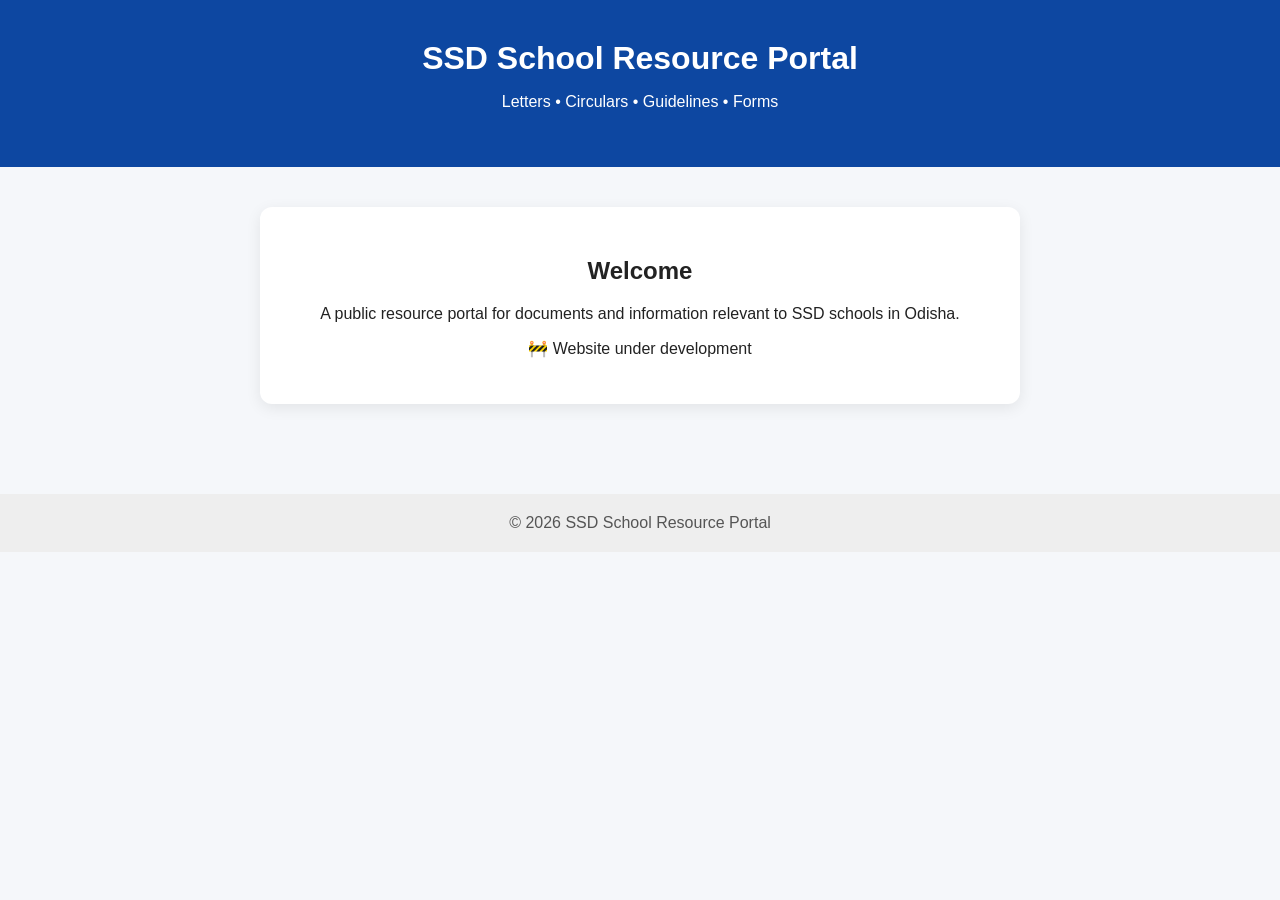
==== index.html @ 5b5e461f "Add initial HTML structure for resource portal" ====
<!DOCTYPE html>
<html lang="en">
<head>
    <meta charset="UTF-8">
    <meta name="viewport" content="width=device-width, initial-scale=1.0">

    <title>SSD School Resource Portal</title>

    <style>
        body {
            margin: 0;
            font-family: Arial, sans-serif;
            background: #f5f7fa;
            color: #222;
            text-align: center;
        }

        header {
            background: #0d47a1;
            color: white;
            padding: 40px 20px;
        }

        h1 {
            margin: 0 0 10px;
        }

        main {
            padding: 40px 20px;
        }

        .box {
            max-width: 700px;
            margin: auto;
            background: white;
            padding: 30px;
            border-radius: 12px;
            box-shadow: 0 4px 15px rgba(0,0,0,0.08);
        }

        footer {
            margin-top: 50px;
            padding: 20px;
            background: #eeeeee;
            color: #555;
        }
    </style>
</head>

<body>

<header>
    <h1>SSD School Resource Portal</h1>
    <p>Letters • Circulars • Guidelines • Forms</p>
</header>

<main>
    <div class="box">
        <h2>Welcome</h2>

        <p>
            A public resource portal for documents and information
            relevant to SSD schools in Odisha.
        </p>

        <p>
            🚧 Website under development
        </p>
    </div>
</main>

<footer>
    © 2026 SSD School Resource Portal
</footer>

</body>
</html>
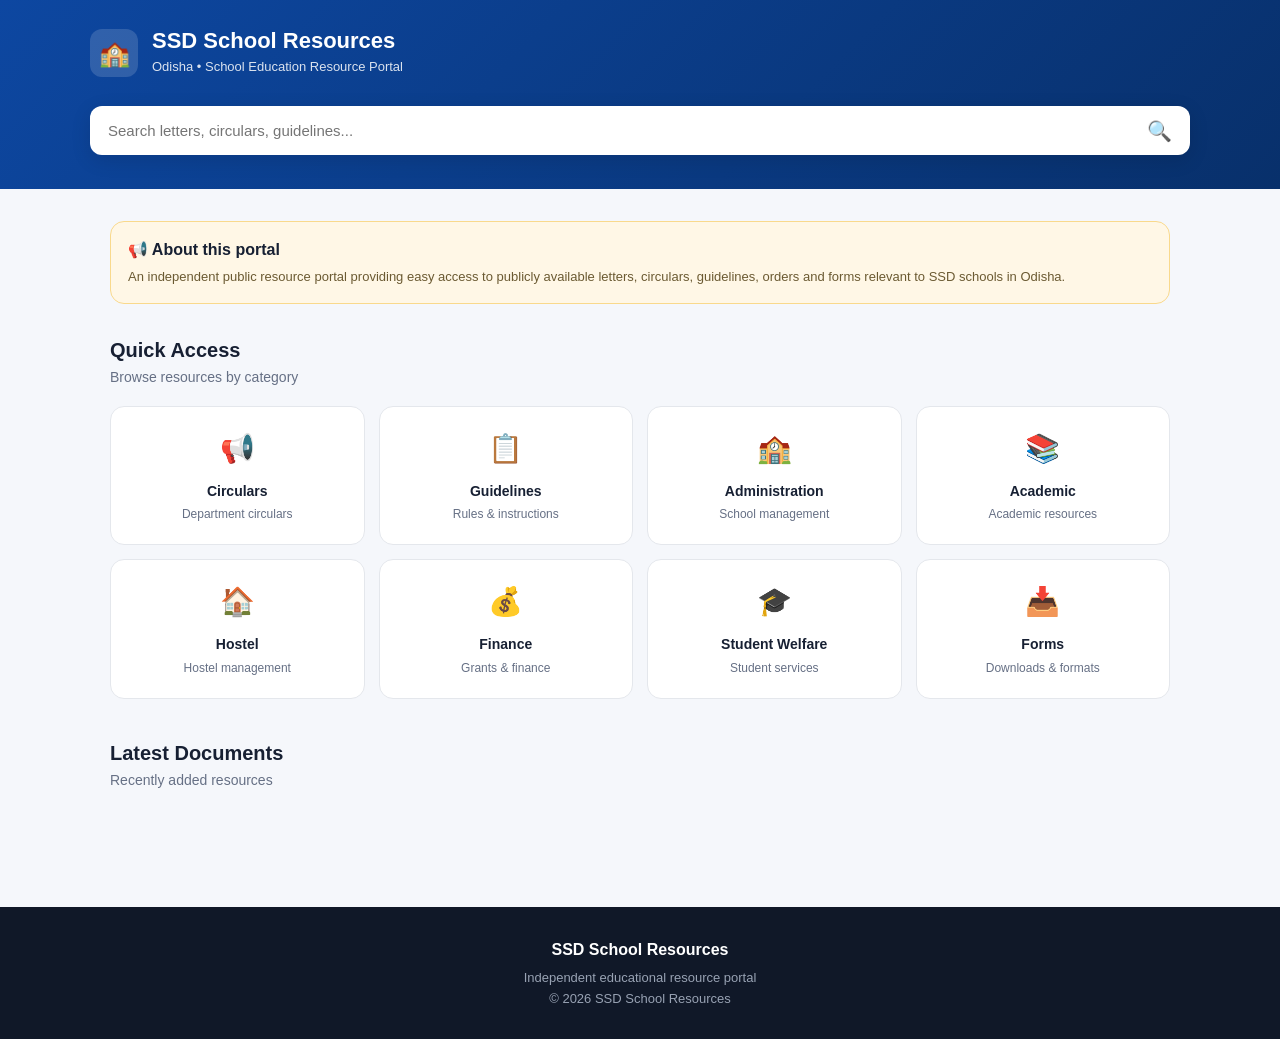
==== commit 73b7bcab: "Update index.html" ====
--- a/index.html
+++ b/index.html
@@ -1,77 +1,368 @@
 <!DOCTYPE html>
 <html lang="en">
 <head>
+
     <meta charset="UTF-8">
-    <meta name="viewport" content="width=device-width, initial-scale=1.0">
-
-    <title>SSD School Resource Portal</title>
-
-    <style>
-        body {
-            margin: 0;
-            font-family: Arial, sans-serif;
-            background: #f5f7fa;
-            color: #222;
-            text-align: center;
-        }
-
-        header {
-            background: #0d47a1;
-            color: white;
-            padding: 40px 20px;
-        }
-
-        h1 {
-            margin: 0 0 10px;
-        }
-
-        main {
-            padding: 40px 20px;
-        }
-
-        .box {
-            max-width: 700px;
-            margin: auto;
-            background: white;
-            padding: 30px;
-            border-radius: 12px;
-            box-shadow: 0 4px 15px rgba(0,0,0,0.08);
-        }
-
-        footer {
-            margin-top: 50px;
-            padding: 20px;
-            background: #eeeeee;
-            color: #555;
-        }
-    </style>
+
+    <meta name="viewport"
+          content="width=device-width, initial-scale=1.0">
+
+    <meta name="description"
+          content="SSD School Resources - Circulars, guidelines, orders, forms and educational resources relevant to SSD schools in Odisha.">
+
+    <meta name="theme-color"
+          content="#0d47a1">
+
+    <title>
+        SSD School Resources | Odisha
+    </title>
+
+    <!-- Main CSS -->
+    <link rel="stylesheet"
+          href="css/style.css">
+
 </head>
 
 <body>
 
-<header>
-    <h1>SSD School Resource Portal</h1>
-    <p>Letters • Circulars • Guidelines • Forms</p>
+
+<!-- =========================================
+     HEADER
+     ========================================= -->
+
+<header class="site-header">
+
+    <div class="header-container">
+
+        <div class="brand">
+
+            <div class="brand-icon">
+                🏫
+            </div>
+
+            <div class="brand-text">
+
+                <h1>
+                    SSD School Resources
+                </h1>
+
+                <p>
+                    Odisha • School Education Resource Portal
+                </p>
+
+            </div>
+
+        </div>
+
+
+        <!-- SEARCH -->
+
+        <div class="search-area">
+
+            <div class="search-box">
+
+                <input
+                    type="search"
+                    id="searchInput"
+                    placeholder="Search letters, circulars, guidelines..."
+                    autocomplete="off"
+                >
+
+                <span class="search-icon">
+                    🔍
+                </span>
+
+            </div>
+
+        </div>
+
+    </div>
+
 </header>
 
-<main>
-    <div class="box">
-        <h2>Welcome</h2>
+
+
+<!-- =========================================
+     MAIN CONTENT
+     ========================================= -->
+
+<main class="main-container">
+
+
+    <!-- NOTICE -->
+
+    <section class="notice">
+
+        <div class="notice-title">
+            📢 About this portal
+        </div>
 
         <p>
-            A public resource portal for documents and information
-            relevant to SSD schools in Odisha.
+            An independent public resource portal providing
+            easy access to publicly available letters,
+            circulars, guidelines, orders and forms relevant
+            to SSD schools in Odisha.
         </p>
 
-        <p>
-            🚧 Website under development
-        </p>
+    </section>
+
+
+
+    <!-- QUICK ACCESS -->
+
+    <section class="section">
+
+        <div class="section-header">
+
+            <div>
+
+                <h2 class="section-title">
+                    Quick Access
+                </h2>
+
+                <p class="section-subtitle">
+                    Browse resources by category
+                </p>
+
+            </div>
+
+        </div>
+
+
+        <div class="category-grid">
+
+
+            <a href="#documents"
+               class="category-card">
+
+                <div class="category-icon">
+                    📢
+                </div>
+
+                <div class="category-name">
+                    Circulars
+                </div>
+
+                <div class="category-count">
+                    Department circulars
+                </div>
+
+            </a>
+
+
+
+            <a href="#documents"
+               class="category-card">
+
+                <div class="category-icon">
+                    📋
+                </div>
+
+                <div class="category-name">
+                    Guidelines
+                </div>
+
+                <div class="category-count">
+                    Rules & instructions
+                </div>
+
+            </a>
+
+
+
+            <a href="#documents"
+               class="category-card">
+
+                <div class="category-icon">
+                    🏫
+                </div>
+
+                <div class="category-name">
+                    Administration
+                </div>
+
+                <div class="category-count">
+                    School management
+                </div>
+
+            </a>
+
+
+
+            <a href="#documents"
+               class="category-card">
+
+                <div class="category-icon">
+                    📚
+                </div>
+
+                <div class="category-name">
+                    Academic
+                </div>
+
+                <div class="category-count">
+                    Academic resources
+                </div>
+
+            </a>
+
+
+
+            <a href="#documents"
+               class="category-card">
+
+                <div class="category-icon">
+                    🏠
+                </div>
+
+                <div class="category-name">
+                    Hostel
+                </div>
+
+                <div class="category-count">
+                    Hostel management
+                </div>
+
+            </a>
+
+
+
+            <a href="#documents"
+               class="category-card">
+
+                <div class="category-icon">
+                    💰
+                </div>
+
+                <div class="category-name">
+                    Finance
+                </div>
+
+                <div class="category-count">
+                    Grants & finance
+                </div>
+
+            </a>
+
+
+
+            <a href="#documents"
+               class="category-card">
+
+                <div class="category-icon">
+                    🎓
+                </div>
+
+                <div class="category-name">
+                    Student Welfare
+                </div>
+
+                <div class="category-count">
+                    Student services
+                </div>
+
+            </a>
+
+
+
+            <a href="#documents"
+               class="category-card">
+
+                <div class="category-icon">
+                    📥
+                </div>
+
+                <div class="category-name">
+                    Forms
+                </div>
+
+                <div class="category-count">
+                    Downloads & formats
+                </div>
+
+            </a>
+
+        </div>
+
+    </section>
+
+
+
+    <!-- DOCUMENTS -->
+
+    <section class="section"
+             id="documents">
+
+        <div class="section-header">
+
+            <div>
+
+                <h2 class="section-title">
+                    Latest Documents
+                </h2>
+
+                <p class="section-subtitle"
+                   id="documentStatus">
+
+                    Recently added resources
+
+                </p>
+
+            </div>
+
+        </div>
+
+
+        <div class="documents-list"
+             id="documentsList">
+
+            <!-- Documents will be loaded here -->
+
+        </div>
+
+    </section>
+
+
+</main>
+
+
+
+<!-- =========================================
+     FOOTER
+     ========================================= -->
+
+<footer class="site-footer">
+
+    <div class="footer-container">
+
+        <div class="footer-title">
+            SSD School Resources
+        </div>
+
+        <div class="footer-text">
+
+            Independent educational resource portal
+
+            <br>
+
+            © 2026 SSD School Resources
+
+        </div>
+
     </div>
-</main>
-
-<footer>
-    © 2026 SSD School Resource Portal
+
 </footer>
+
+
+
+<!-- =========================================
+     JAVASCRIPT
+     ========================================= -->
+
+<script src="data/documents.js"></script>
+
+<script src="js/app.js"></script>
+
 
 </body>
 </html>
--- a/css/style.css
+++ b/css/style.css
@@ -0,0 +1,437 @@
+/* =========================================
+   SSD SCHOOL RESOURCE PORTAL
+   Main Stylesheet
+   ========================================= */
+
+:root {
+    --primary: #0d47a1;
+    --primary-dark: #08306b;
+    --secondary: #0f766e;
+    --accent: #f59e0b;
+
+    --background: #f5f7fb;
+    --surface: #ffffff;
+    --text: #172033;
+    --muted: #667085;
+    --border: #e4e7ec;
+
+    --success: #15803d;
+
+    --radius: 14px;
+    --shadow: 0 4px 18px rgba(0, 0, 0, 0.06);
+}
+
+/* ---------- Reset ---------- */
+
+* {
+    margin: 0;
+    padding: 0;
+    box-sizing: border-box;
+}
+
+html {
+    scroll-behavior: smooth;
+}
+
+body {
+    font-family:
+        Inter,
+        -apple-system,
+        BlinkMacSystemFont,
+        "Segoe UI",
+        Roboto,
+        Arial,
+        sans-serif;
+
+    background: var(--background);
+    color: var(--text);
+    line-height: 1.6;
+}
+
+/* ---------- Header ---------- */
+
+.site-header {
+    background: linear-gradient(
+        135deg,
+        var(--primary),
+        var(--primary-dark)
+    );
+
+    color: #ffffff;
+    padding: 28px 20px 34px;
+}
+
+.header-container {
+    max-width: 1100px;
+    margin: auto;
+}
+
+/* ---------- Logo / Brand ---------- */
+
+.brand {
+    display: flex;
+    align-items: center;
+    gap: 14px;
+}
+
+.brand-icon {
+    width: 48px;
+    height: 48px;
+
+    display: flex;
+    align-items: center;
+    justify-content: center;
+
+    background: rgba(255,255,255,0.15);
+    border-radius: 12px;
+
+    font-size: 25px;
+}
+
+.brand-text h1 {
+    font-size: 22px;
+    font-weight: 700;
+    line-height: 1.2;
+}
+
+.brand-text p {
+    margin-top: 3px;
+    font-size: 13px;
+    opacity: 0.85;
+}
+
+/* ---------- Search ---------- */
+
+.search-area {
+    margin-top: 28px;
+}
+
+.search-box {
+    position: relative;
+}
+
+.search-box input {
+    width: 100%;
+
+    padding: 16px 50px 16px 18px;
+
+    border: none;
+    border-radius: 12px;
+
+    font-size: 15px;
+
+    outline: none;
+
+    box-shadow: 0 5px 20px rgba(0,0,0,0.12);
+}
+
+.search-icon {
+    position: absolute;
+    right: 18px;
+    top: 50%;
+
+    transform: translateY(-50%);
+
+    font-size: 20px;
+    color: #667085;
+}
+
+/* ---------- Main ---------- */
+
+.main-container {
+    max-width: 1100px;
+    margin: auto;
+
+    padding: 32px 20px 60px;
+}
+
+/* ---------- Section ---------- */
+
+.section {
+    margin-bottom: 38px;
+}
+
+.section-header {
+    display: flex;
+    justify-content: space-between;
+    align-items: center;
+
+    margin-bottom: 18px;
+}
+
+.section-title {
+    font-size: 20px;
+    font-weight: 700;
+}
+
+.section-subtitle {
+    color: var(--muted);
+    font-size: 14px;
+}
+
+/* ---------- Category Grid ---------- */
+
+.category-grid {
+    display: grid;
+
+    grid-template-columns:
+        repeat(4, 1fr);
+
+    gap: 14px;
+}
+
+.category-card {
+    background: var(--surface);
+
+    border: 1px solid var(--border);
+
+    border-radius: var(--radius);
+
+    padding: 20px 15px;
+
+    text-align: center;
+
+    text-decoration: none;
+
+    color: var(--text);
+
+    transition:
+        transform 0.2s ease,
+        box-shadow 0.2s ease,
+        border-color 0.2s ease;
+}
+
+.category-card:hover {
+    transform: translateY(-3px);
+
+    box-shadow: var(--shadow);
+
+    border-color: #cbd5e1;
+}
+
+.category-icon {
+    font-size: 28px;
+    margin-bottom: 8px;
+}
+
+.category-name {
+    font-weight: 600;
+    font-size: 14px;
+}
+
+.category-count {
+    color: var(--muted);
+    font-size: 12px;
+    margin-top: 3px;
+}
+
+/* ---------- Document Cards ---------- */
+
+.documents-list {
+    display: grid;
+    gap: 12px;
+}
+
+.document-card {
+    background: var(--surface);
+
+    border: 1px solid var(--border);
+
+    border-radius: var(--radius);
+
+    padding: 18px;
+
+    box-shadow: 0 2px 8px rgba(0,0,0,0.02);
+}
+
+.document-top {
+    display: flex;
+    justify-content: space-between;
+    gap: 15px;
+}
+
+.document-title {
+    font-size: 16px;
+    font-weight: 650;
+
+    margin-bottom: 6px;
+}
+
+.document-meta {
+    color: var(--muted);
+    font-size: 13px;
+}
+
+.document-tags {
+    display: flex;
+    flex-wrap: wrap;
+    gap: 6px;
+
+    margin-top: 12px;
+}
+
+.tag {
+    background: #eef4ff;
+    color: var(--primary);
+
+    padding: 4px 9px;
+
+    border-radius: 20px;
+
+    font-size: 11px;
+    font-weight: 600;
+}
+
+.document-actions {
+    display: flex;
+    gap: 8px;
+
+    margin-top: 15px;
+}
+
+.btn {
+    display: inline-flex;
+
+    align-items: center;
+    justify-content: center;
+
+    padding: 9px 14px;
+
+    border-radius: 8px;
+
+    text-decoration: none;
+
+    font-size: 13px;
+    font-weight: 600;
+
+    cursor: pointer;
+}
+
+.btn-primary {
+    background: var(--primary);
+    color: #ffffff;
+}
+
+.btn-secondary {
+    background: #eef2f6;
+    color: #344054;
+}
+
+/* ---------- Notice ---------- */
+
+.notice {
+    background: #fff7e6;
+
+    border: 1px solid #f9d98c;
+
+    border-radius: var(--radius);
+
+    padding: 15px 17px;
+
+    margin-bottom: 30px;
+}
+
+.notice-title {
+    font-weight: 700;
+    margin-bottom: 4px;
+}
+
+.notice p {
+    font-size: 13px;
+    color: #6b5a32;
+}
+
+/* ---------- Footer ---------- */
+
+.site-footer {
+    background: #101828;
+    color: #ffffff;
+
+    padding: 30px 20px;
+
+    text-align: center;
+}
+
+.footer-container {
+    max-width: 1100px;
+    margin: auto;
+}
+
+.footer-title {
+    font-weight: 700;
+    margin-bottom: 5px;
+}
+
+.footer-text {
+    color: #98a2b3;
+    font-size: 13px;
+}
+
+/* ---------- Mobile ---------- */
+
+@media (max-width: 768px) {
+
+    .site-header {
+        padding: 22px 16px 28px;
+    }
+
+    .brand-text h1 {
+        font-size: 19px;
+    }
+
+    .brand-icon {
+        width: 42px;
+        height: 42px;
+        font-size: 22px;
+    }
+
+    .main-container {
+        padding: 25px 15px 50px;
+    }
+
+    .category-grid {
+        grid-template-columns:
+            repeat(2, 1fr);
+
+        gap: 10px;
+    }
+
+    .category-card {
+        padding: 16px 10px;
+    }
+
+    .document-top {
+        display: block;
+    }
+
+    .document-title {
+        font-size: 15px;
+    }
+
+    .document-actions {
+        width: 100%;
+    }
+
+    .btn {
+        flex: 1;
+    }
+}
+
+/* ---------- Small Phones ---------- */
+
+@media (max-width: 380px) {
+
+    .category-grid {
+        grid-template-columns:
+            repeat(2, 1fr);
+    }
+
+    .category-icon {
+        font-size: 24px;
+    }
+
+    .category-name {
+        font-size: 13px;
+    }
+}
+
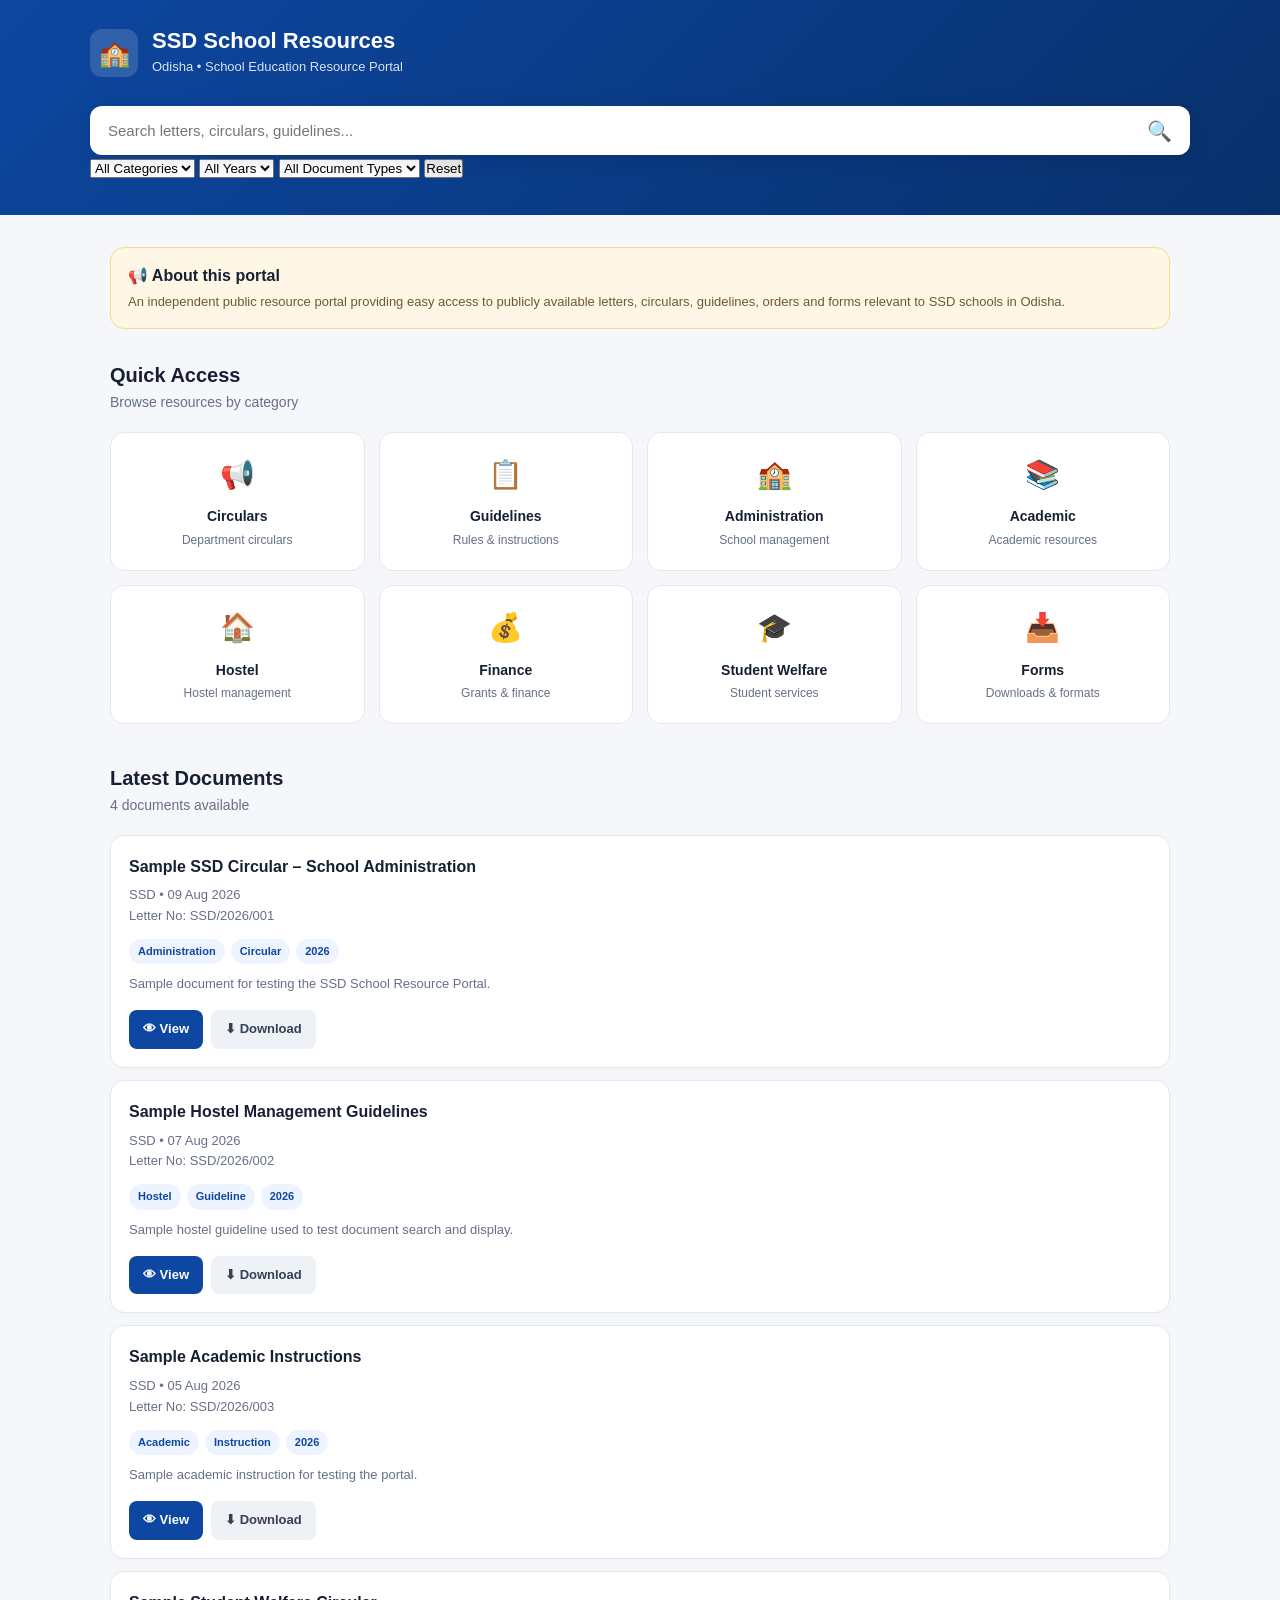
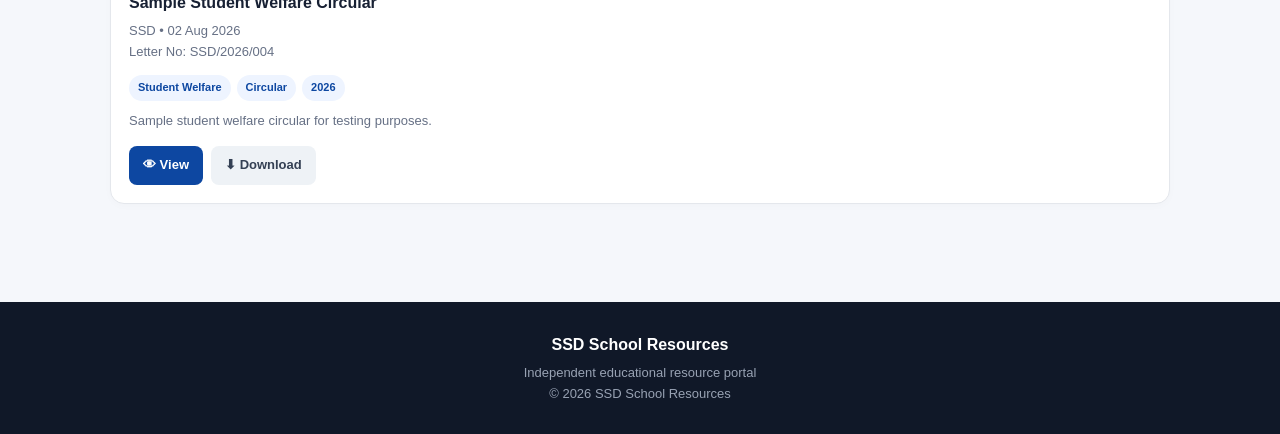
==== commit cd162a23: "Refactor search box and add filter options" ====
--- a/index.html
+++ b/index.html
@@ -59,22 +59,45 @@
 
         <div class="search-area">
 
-            <div class="search-box">
-
-                <input
-                    type="search"
-                    id="searchInput"
-                    placeholder="Search letters, circulars, guidelines..."
-                    autocomplete="off"
-                >
-
-                <span class="search-icon">
-                    🔍
-                </span>
-
-            </div>
-
-        </div>
+    <div class="search-box">
+
+        <input
+            type="search"
+            id="searchInput"
+            placeholder="Search letters, circulars, guidelines..."
+            autocomplete="off"
+        >
+
+        <span class="search-icon">
+            🔍
+        </span>
+
+    </div>
+
+    <div class="filter-row">
+
+        <select id="categoryFilter">
+            <option value="">All Categories</option>
+        </select>
+
+        <select id="yearFilter">
+            <option value="">All Years</option>
+        </select>
+
+        <select id="typeFilter">
+            <option value="">All Document Types</option>
+        </select>
+
+        <button
+            type="button"
+            id="clearFilters"
+            class="filter-clear">
+            Reset
+        </button>
+
+    </div>
+
+</div>
 
     </div>
 
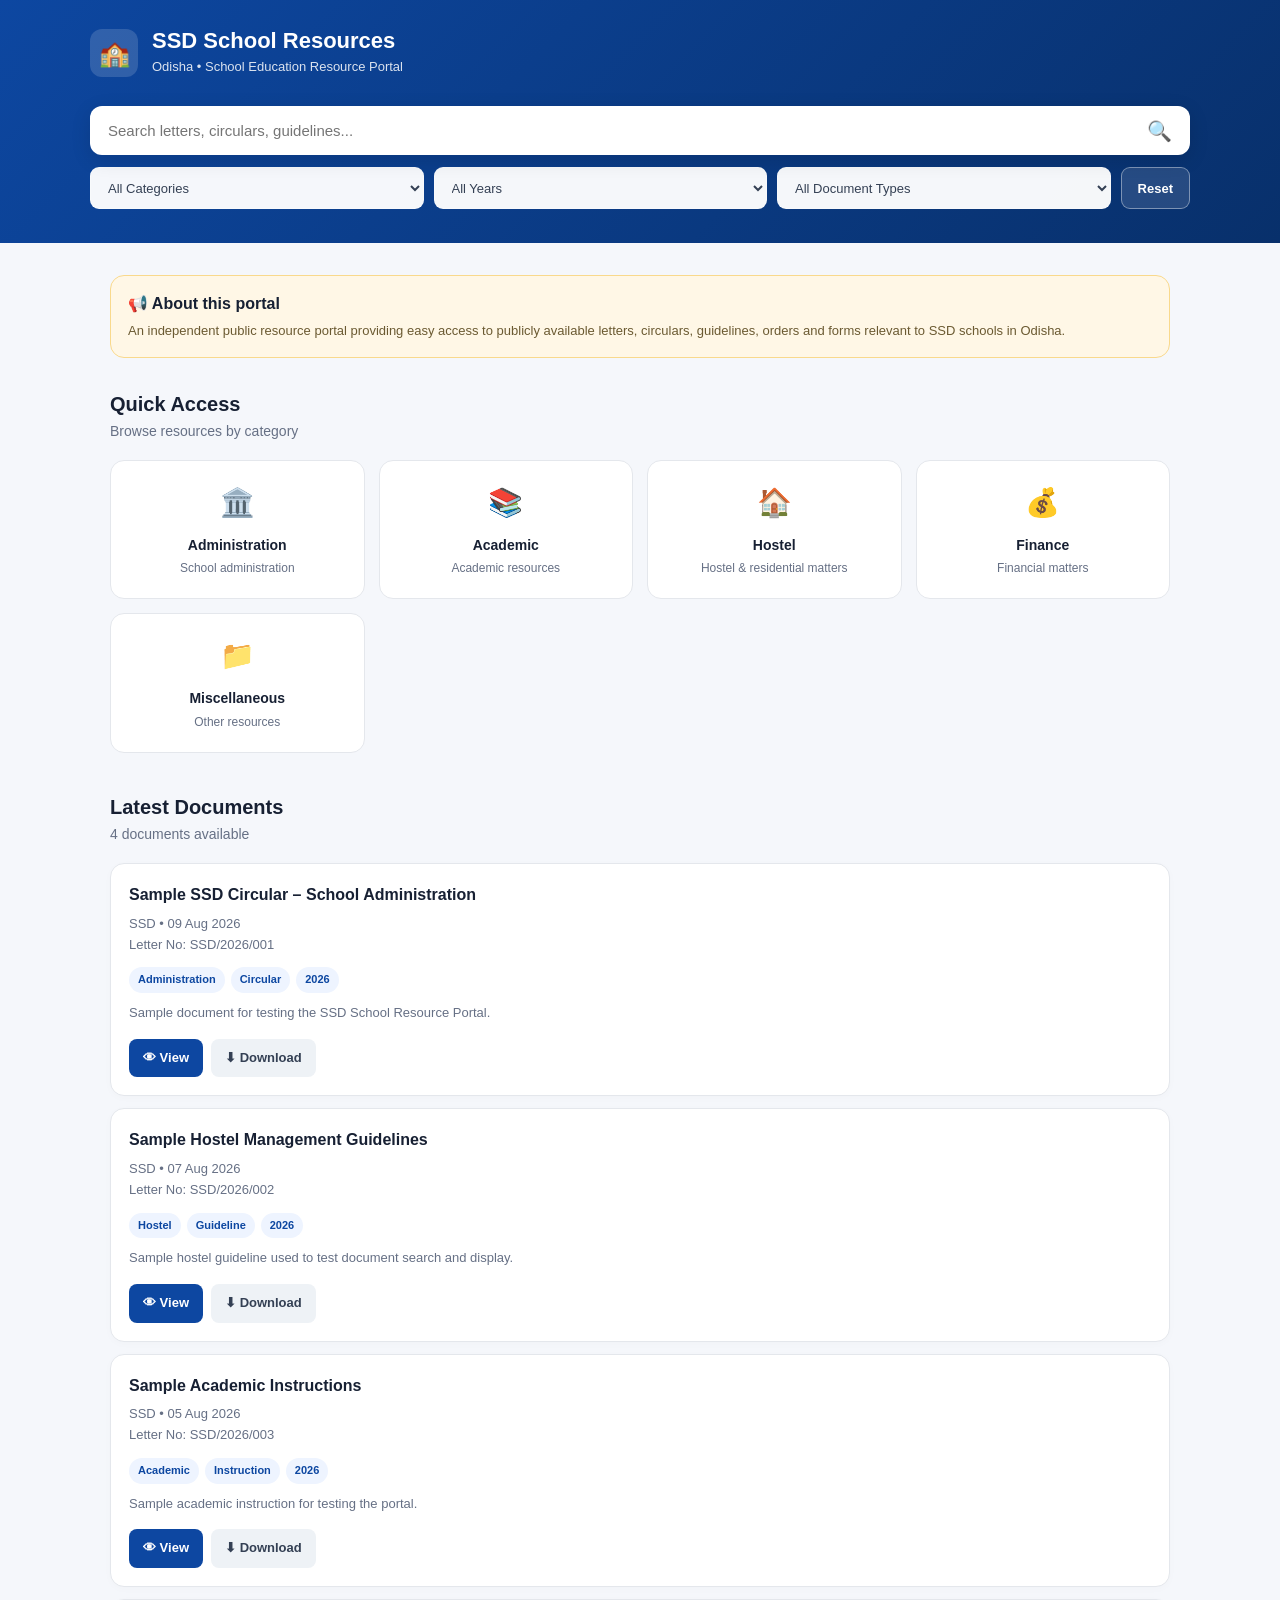
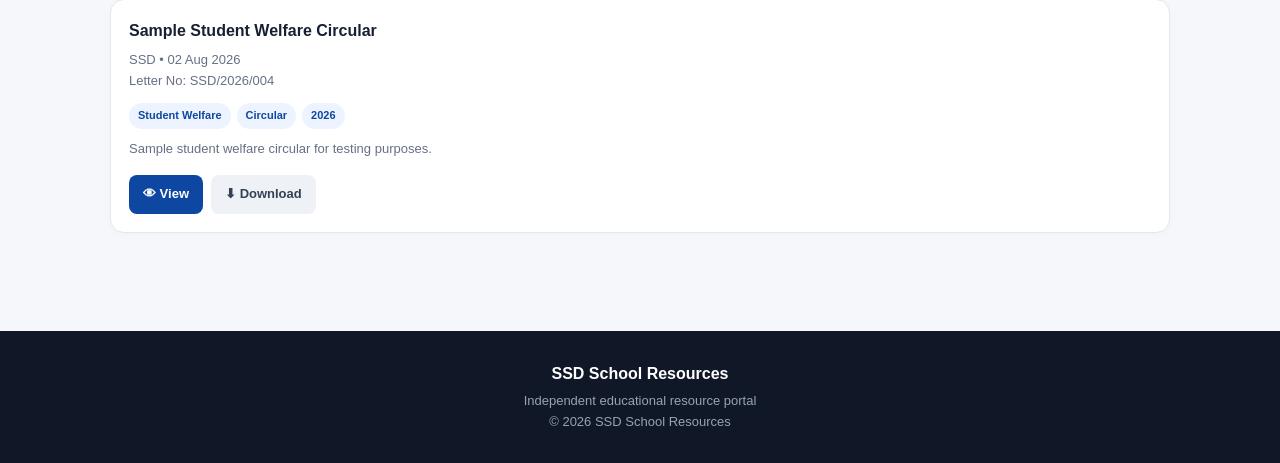
==== commit cc2a5753: "Update index.html" ====
--- a/index.html
+++ b/index.html
@@ -152,160 +152,98 @@
         </div>
 
 
-        <div class="category-grid">
-
-
-            <a href="#documents"
-               class="category-card">
-
-                <div class="category-icon">
-                    📢
-                </div>
-
-                <div class="category-name">
-                    Circulars
-                </div>
-
-                <div class="category-count">
-                    Department circulars
-                </div>
-
-            </a>
-
-
-
-            <a href="#documents"
-               class="category-card">
-
-                <div class="category-icon">
-                    📋
-                </div>
-
-                <div class="category-name">
-                    Guidelines
-                </div>
-
-                <div class="category-count">
-                    Rules & instructions
-                </div>
-
-            </a>
-
-
-
-            <a href="#documents"
-               class="category-card">
-
-                <div class="category-icon">
-                    🏫
-                </div>
-
-                <div class="category-name">
-                    Administration
-                </div>
-
-                <div class="category-count">
-                    School management
-                </div>
-
-            </a>
-
-
-
-            <a href="#documents"
-               class="category-card">
-
-                <div class="category-icon">
-                    📚
-                </div>
-
-                <div class="category-name">
-                    Academic
-                </div>
-
-                <div class="category-count">
-                    Academic resources
-                </div>
-
-            </a>
-
-
-
-            <a href="#documents"
-               class="category-card">
-
-                <div class="category-icon">
-                    🏠
-                </div>
-
-                <div class="category-name">
-                    Hostel
-                </div>
-
-                <div class="category-count">
-                    Hostel management
-                </div>
-
-            </a>
-
-
-
-            <a href="#documents"
-               class="category-card">
-
-                <div class="category-icon">
-                    💰
-                </div>
-
-                <div class="category-name">
-                    Finance
-                </div>
-
-                <div class="category-count">
-                    Grants & finance
-                </div>
-
-            </a>
-
-
-
-            <a href="#documents"
-               class="category-card">
-
-                <div class="category-icon">
-                    🎓
-                </div>
-
-                <div class="category-name">
-                    Student Welfare
-                </div>
-
-                <div class="category-count">
-                    Student services
-                </div>
-
-            </a>
-
-
-
-            <a href="#documents"
-               class="category-card">
-
-                <div class="category-icon">
-                    📥
-                </div>
-
-                <div class="category-name">
-                    Forms
-                </div>
-
-                <div class="category-count">
-                    Downloads & formats
-                </div>
-
-            </a>
-
-        </div>
+       <div class="category-grid">
+
+    <a href="#documents"
+       class="category-card">
+
+        <div class="category-icon">
+            🏛️
+        </div>
+
+        <div class="category-name">
+            Administration
+        </div>
+
+        <div class="category-count">
+            School administration
+        </div>
+
+    </a>
+
+
+    <a href="#documents"
+       class="category-card">
+
+        <div class="category-icon">
+            📚
+        </div>
+
+        <div class="category-name">
+            Academic
+        </div>
+
+        <div class="category-count">
+            Academic resources
+        </div>
+
+    </a>
+
+
+    <a href="#documents"
+       class="category-card">
+
+        <div class="category-icon">
+            🏠
+        </div>
+
+        <div class="category-name">
+            Hostel
+        </div>
+
+        <div class="category-count">
+            Hostel & residential matters
+        </div>
+
+    </a>
+
+
+    <a href="#documents"
+       class="category-card">
+
+        <div class="category-icon">
+            💰
+        </div>
+
+        <div class="category-name">
+            Finance
+        </div>
+
+        <div class="category-count">
+            Financial matters
+        </div>
+
+    </a>
+
+
+    <a href="#documents"
+       class="category-card">
+
+        <div class="category-icon">
+            📁
+        </div>
+
+        <div class="category-name">
+            Miscellaneous
+        </div>
+
+        <div class="category-count">
+            Other resources
+        </div>
+
+    </a>
+
+</div>
 
     </section>
 
--- a/css/style.css
+++ b/css/style.css
@@ -136,6 +136,63 @@
     color: #667085;
 }
 
+/* ---------- Filters ---------- */
+
+/* ---------- Search Filters ---------- */
+
+.filter-row {
+    display: grid;
+    grid-template-columns: 1fr 1fr 1fr auto;
+    gap: 10px;
+    margin-top: 12px;
+    width: 100%;
+}
+
+.filter-row select {
+    width: 100%;
+    min-height: 42px;
+    padding: 0 36px 0 13px;
+
+    border: 1px solid rgba(255,255,255,0.25);
+    border-radius: 9px;
+
+    background: rgba(255,255,255,0.96);
+    color: #344054;
+
+    font-family: inherit;
+    font-size: 13px;
+
+    cursor: pointer;
+    outline: none;
+}
+
+.filter-row select:focus {
+    border-color: #ffffff;
+    box-shadow: 0 0 0 2px rgba(255,255,255,0.25);
+}
+
+.filter-clear {
+    min-height: 42px;
+
+    padding: 0 16px;
+
+    border: 1px solid rgba(255,255,255,0.4);
+    border-radius: 9px;
+
+    background: rgba(255,255,255,0.12);
+    color: #ffffff;
+
+    font-family: inherit;
+    font-size: 13px;
+    font-weight: 600;
+
+    cursor: pointer;
+}
+
+.filter-clear:hover {
+    background: rgba(255,255,255,0.22);
+}
+
 /* ---------- Main ---------- */
 
 .main-container {
@@ -415,6 +472,19 @@
     .btn {
         flex: 1;
     }
+       .filter-row {
+        grid-template-columns: 1fr 1fr;
+    }
+
+      .filter-row {
+        grid-template-columns: 1fr 1fr;
+        gap: 8px;
+    }
+
+    .filter-row select,
+    .filter-clear {
+        width: 100%;
+    }
 }
 
 /* ---------- Small Phones ---------- */
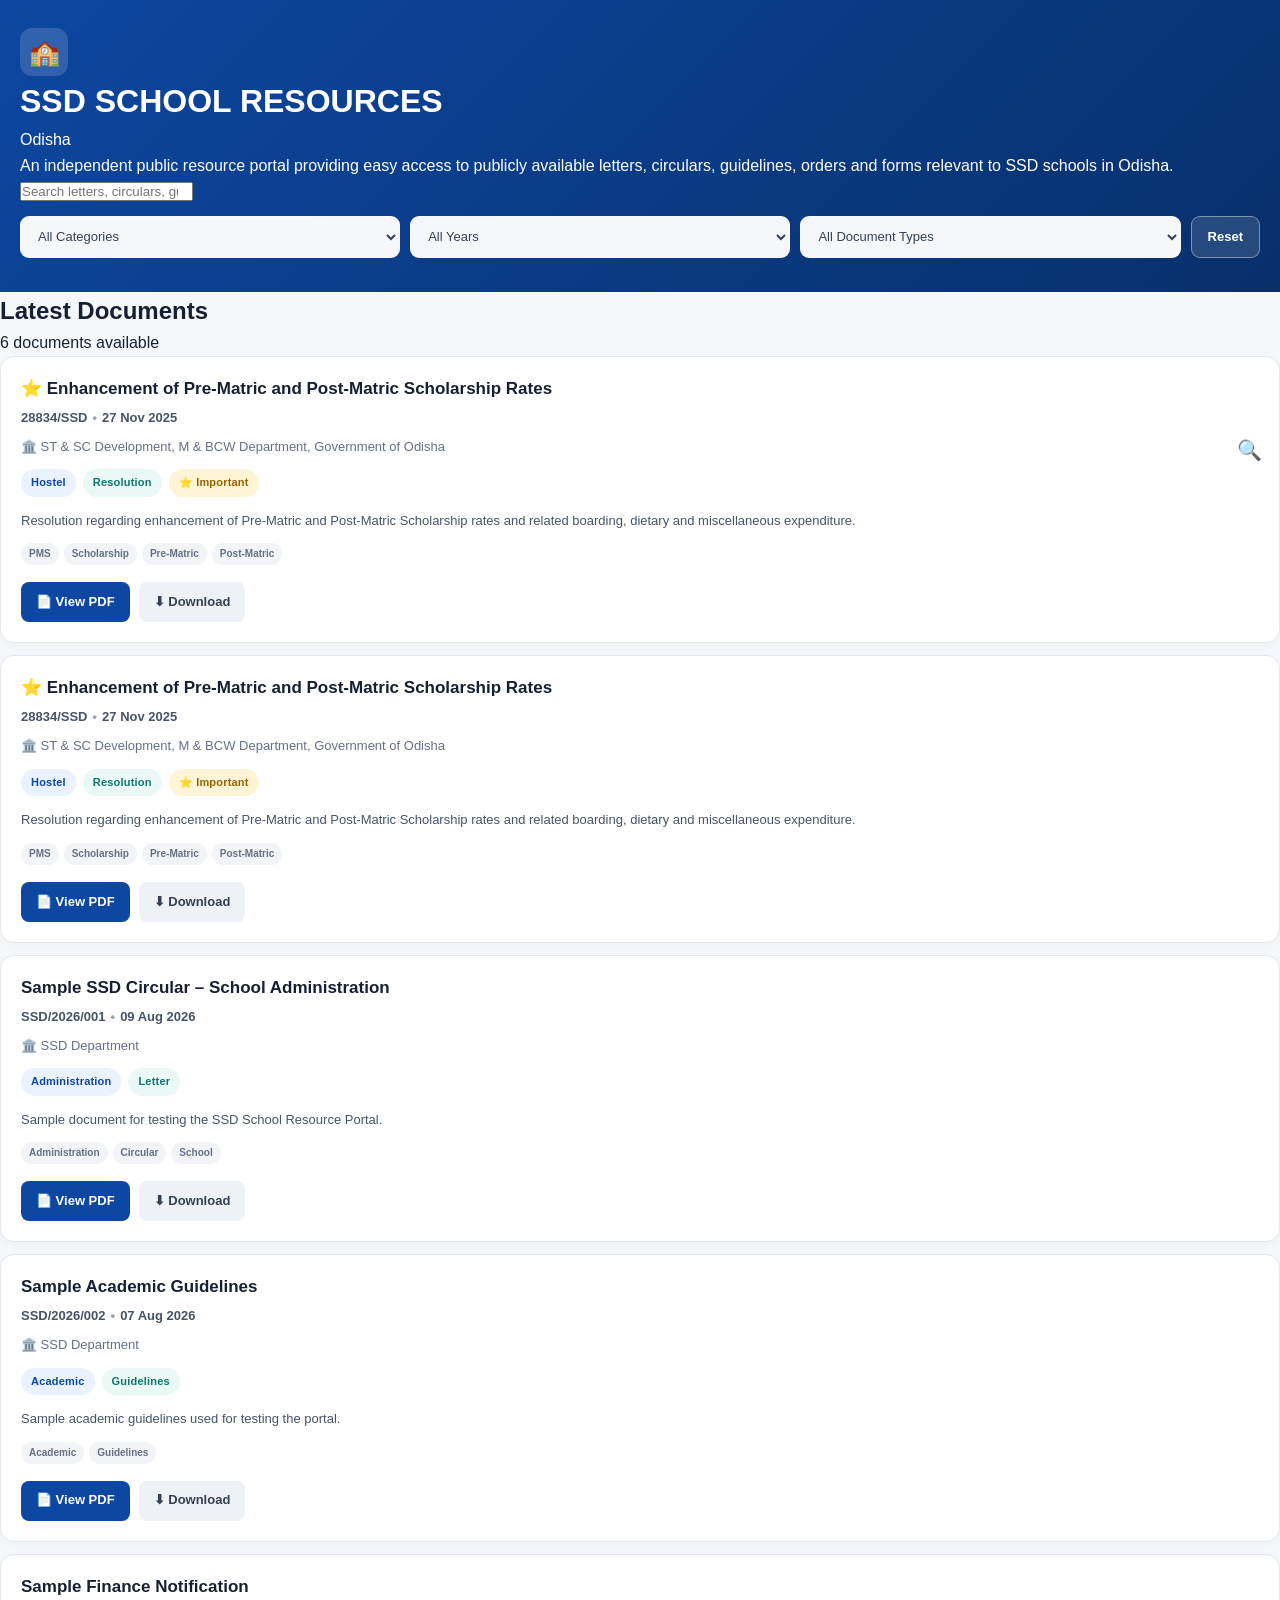
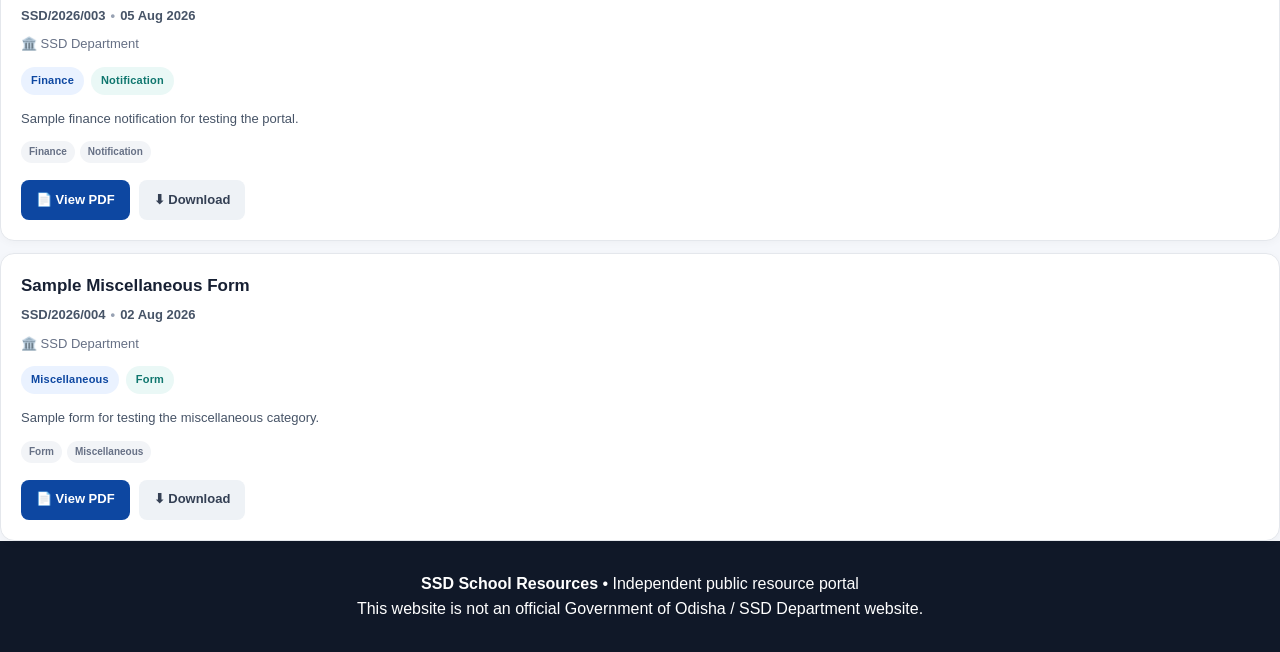
==== commit 7d8aab7a: "Revise meta description and header/footer content Updated the meta description for better clarity an" ====
--- a/index.html
+++ b/index.html
@@ -1,5 +1,6 @@
 <!DOCTYPE html>
 <html lang="en">
+
 <head>
 
     <meta charset="UTF-8">
@@ -7,21 +8,20 @@
     <meta name="viewport"
           content="width=device-width, initial-scale=1.0">
 
-    <meta name="description"
-          content="SSD School Resources - Circulars, guidelines, orders, forms and educational resources relevant to SSD schools in Odisha.">
-
-    <meta name="theme-color"
-          content="#0d47a1">
-
-    <title>
-        SSD School Resources | Odisha
-    </title>
-
-    <!-- Main CSS -->
-    <link rel="stylesheet"
-          href="css/style.css">
+    <meta
+        name="description"
+        content="An independent public resource portal providing easy access to publicly available letters, circulars, guidelines, orders and forms relevant to SSD schools in Odisha."
+    >
+
+    <title>SSD School Resources | Odisha</title>
+
+    <link
+        rel="stylesheet"
+        href="css/style.css"
+    >
 
 </head>
+
 
 <body>
 
@@ -32,260 +32,142 @@
 
 <header class="site-header">
 
-    <div class="header-container">
-
-        <div class="brand">
+    <div class="header-inner">
+
+        <div class="brand-row">
 
             <div class="brand-icon">
                 🏫
             </div>
 
-            <div class="brand-text">
+            <div>
 
                 <h1>
-                    SSD School Resources
+                    SSD SCHOOL RESOURCES
                 </h1>
 
-                <p>
-                    Odisha • School Education Resource Portal
-                </p>
+                <div class="brand-location">
+                    Odisha
+                </div>
 
             </div>
 
         </div>
 
 
+        <p class="portal-description">
+
+            An independent public resource portal providing easy
+            access to publicly available letters, circulars,
+            guidelines, orders and forms relevant to SSD schools
+            in Odisha.
+
+        </p>
+
+
         <!-- SEARCH -->
 
-        <div class="search-area">
-
-    <div class="search-box">
-
-        <input
-            type="search"
-            id="searchInput"
-            placeholder="Search letters, circulars, guidelines..."
-            autocomplete="off"
-        >
-
-        <span class="search-icon">
-            🔍
-        </span>
+        <div class="search-wrapper">
+
+            <input
+                type="search"
+                id="searchInput"
+                placeholder="Search letters, circulars, guidelines, orders and forms..."
+                autocomplete="off"
+            >
+
+            <span class="search-icon">
+                🔍
+            </span>
+
+        </div>
+
+
+        <!-- FILTERS -->
+
+        <div class="filter-row">
+
+            <select id="categoryFilter">
+
+                <option value="">
+                    All Categories
+                </option>
+
+            </select>
+
+
+            <select id="yearFilter">
+
+                <option value="">
+                    All Years
+                </option>
+
+            </select>
+
+
+            <select id="typeFilter">
+
+                <option value="">
+                    All Document Types
+                </option>
+
+            </select>
+
+
+            <button
+                type="button"
+                id="clearFilters"
+                class="filter-clear"
+            >
+                Reset
+            </button>
+
+        </div>
 
     </div>
 
-    <div class="filter-row">
-
-        <select id="categoryFilter">
-            <option value="">All Categories</option>
-        </select>
-
-        <select id="yearFilter">
-            <option value="">All Years</option>
-        </select>
-
-        <select id="typeFilter">
-            <option value="">All Document Types</option>
-        </select>
-
-        <button
-            type="button"
-            id="clearFilters"
-            class="filter-clear">
-            Reset
-        </button>
-
-    </div>
-
-</div>
-
-    </div>
-
 </header>
-
 
 
 <!-- =========================================
      MAIN CONTENT
      ========================================= -->
 
-<main class="main-container">
-
-
-    <!-- NOTICE -->
-
-    <section class="notice">
-
-        <div class="notice-title">
-            📢 About this portal
-        </div>
-
-        <p>
-            An independent public resource portal providing
-            easy access to publicly available letters,
-            circulars, guidelines, orders and forms relevant
-            to SSD schools in Odisha.
-        </p>
+<main class="main-content">
+
+
+    <!-- DOCUMENT HEADER -->
+
+    <div class="documents-heading">
+
+        <div>
+
+            <h2>
+                Latest Documents
+            </h2>
+
+            <p id="documentStatus">
+                Loading documents...
+            </p>
+
+        </div>
+
+    </div>
+
+
+    <!-- DOCUMENT LIST -->
+
+    <section
+        id="documentsList"
+        class="documents-list"
+    >
+
+        <!-- Documents inserted by JavaScript -->
 
     </section>
 
 
-
-    <!-- QUICK ACCESS -->
-
-    <section class="section">
-
-        <div class="section-header">
-
-            <div>
-
-                <h2 class="section-title">
-                    Quick Access
-                </h2>
-
-                <p class="section-subtitle">
-                    Browse resources by category
-                </p>
-
-            </div>
-
-        </div>
-
-
-       <div class="category-grid">
-
-    <a href="#documents"
-       class="category-card">
-
-        <div class="category-icon">
-            🏛️
-        </div>
-
-        <div class="category-name">
-            Administration
-        </div>
-
-        <div class="category-count">
-            School administration
-        </div>
-
-    </a>
-
-
-    <a href="#documents"
-       class="category-card">
-
-        <div class="category-icon">
-            📚
-        </div>
-
-        <div class="category-name">
-            Academic
-        </div>
-
-        <div class="category-count">
-            Academic resources
-        </div>
-
-    </a>
-
-
-    <a href="#documents"
-       class="category-card">
-
-        <div class="category-icon">
-            🏠
-        </div>
-
-        <div class="category-name">
-            Hostel
-        </div>
-
-        <div class="category-count">
-            Hostel & residential matters
-        </div>
-
-    </a>
-
-
-    <a href="#documents"
-       class="category-card">
-
-        <div class="category-icon">
-            💰
-        </div>
-
-        <div class="category-name">
-            Finance
-        </div>
-
-        <div class="category-count">
-            Financial matters
-        </div>
-
-    </a>
-
-
-    <a href="#documents"
-       class="category-card">
-
-        <div class="category-icon">
-            📁
-        </div>
-
-        <div class="category-name">
-            Miscellaneous
-        </div>
-
-        <div class="category-count">
-            Other resources
-        </div>
-
-    </a>
-
-</div>
-
-    </section>
-
-
-
-    <!-- DOCUMENTS -->
-
-    <section class="section"
-             id="documents">
-
-        <div class="section-header">
-
-            <div>
-
-                <h2 class="section-title">
-                    Latest Documents
-                </h2>
-
-                <p class="section-subtitle"
-                   id="documentStatus">
-
-                    Recently added resources
-
-                </p>
-
-            </div>
-
-        </div>
-
-
-        <div class="documents-list"
-             id="documentsList">
-
-            <!-- Documents will be loaded here -->
-
-        </div>
-
-    </section>
-
-
 </main>
-
 
 
 <!-- =========================================
@@ -294,19 +176,23 @@
 
 <footer class="site-footer">
 
-    <div class="footer-container">
-
-        <div class="footer-title">
-            SSD School Resources
-        </div>
-
-        <div class="footer-text">
-
-            Independent educational resource portal
-
-            <br>
-
-            © 2026 SSD School Resources
+    <div class="footer-inner">
+
+        <div>
+            <strong>
+                SSD School Resources
+            </strong>
+
+            <span>
+                • Independent public resource portal
+            </span>
+        </div>
+
+
+        <div class="footer-note">
+
+            This website is not an official Government of
+            Odisha / SSD Department website.
 
         </div>
 
@@ -315,15 +201,11 @@
 </footer>
 
 
-
-<!-- =========================================
-     JAVASCRIPT
-     ========================================= -->
-
 <script src="data/documents.js"></script>
 
 <script src="js/app.js"></script>
 
 
 </body>
+
 </html>
--- a/css/style.css
+++ b/css/style.css
@@ -505,3 +505,301 @@
     }
 }
 
+/* =========================================
+   POLISHED DOCUMENT CARD
+   ========================================= */
+
+.document-card {
+    background: #ffffff;
+
+    border: 1px solid #e4e7ec;
+
+    border-radius: 14px;
+
+    padding: 20px;
+
+    box-shadow:
+        0 2px 8px rgba(0, 0, 0, 0.03);
+
+    transition:
+        transform 0.2s ease,
+        box-shadow 0.2s ease,
+        border-color 0.2s ease;
+}
+
+
+.document-card:hover {
+    transform: translateY(-2px);
+
+    border-color: #cbd5e1;
+
+    box-shadow:
+        0 6px 20px rgba(0, 0, 0, 0.07);
+}
+
+
+/* ---------- Title ---------- */
+
+.document-card-title {
+    font-size: 17px;
+
+    font-weight: 700;
+
+    line-height: 1.4;
+
+    color: #172033;
+
+    margin-bottom: 7px;
+}
+
+
+/* ---------- Reference ---------- */
+
+.document-reference {
+    display: flex;
+
+    align-items: center;
+
+    flex-wrap: wrap;
+
+    gap: 5px;
+
+    font-size: 13px;
+
+    font-weight: 600;
+
+    color: #475467;
+}
+
+
+.meta-dot {
+    color: #98a2b3;
+}
+
+
+/* ---------- Authority ---------- */
+
+.document-authority {
+    margin-top: 8px;
+
+    font-size: 13px;
+
+    color: #667085;
+
+    line-height: 1.5;
+}
+
+
+/* ---------- Badges ---------- */
+
+.document-badges {
+    display: flex;
+
+    flex-wrap: wrap;
+
+    gap: 7px;
+
+    margin-top: 13px;
+}
+
+
+.document-badge {
+    display: inline-flex;
+
+    align-items: center;
+
+    padding: 5px 10px;
+
+    border-radius: 20px;
+
+    font-size: 11px;
+
+    font-weight: 700;
+
+    letter-spacing: 0.2px;
+}
+
+
+.category-badge {
+    background: #eaf2ff;
+
+    color: #0d47a1;
+}
+
+
+.type-badge {
+    background: #eaf8f6;
+
+    color: #0f766e;
+}
+
+
+.important-badge {
+    background: #fff4d6;
+
+    color: #946200;
+}
+
+
+/* ---------- Summary ---------- */
+
+.document-summary {
+    margin-top: 14px;
+
+    color: #475467;
+
+    font-size: 13px;
+
+    line-height: 1.6;
+}
+
+
+/* ---------- Effective Date ---------- */
+
+.effective-date {
+    margin-top: 12px;
+
+    padding: 9px 11px;
+
+    background: #f8fafc;
+
+    border-left: 3px solid #0d47a1;
+
+    border-radius: 4px;
+
+    color: #475467;
+
+    font-size: 12px;
+}
+
+
+/* ---------- Keywords ---------- */
+
+.document-keywords {
+    display: flex;
+
+    flex-wrap: wrap;
+
+    gap: 5px;
+
+    margin-top: 12px;
+}
+
+
+.document-keyword {
+    background: #f2f4f7;
+
+    color: #667085;
+
+    padding: 3px 8px;
+
+    border-radius: 12px;
+
+    font-size: 10px;
+
+    font-weight: 600;
+}
+
+
+/* ---------- Buttons ---------- */
+
+.document-actions {
+    display: flex;
+
+    gap: 9px;
+
+    margin-top: 17px;
+}
+
+
+.document-btn {
+    display: inline-flex;
+
+    align-items: center;
+
+    justify-content: center;
+
+    min-height: 40px;
+
+    padding: 9px 15px;
+
+    border-radius: 8px;
+
+    text-decoration: none;
+
+    font-size: 13px;
+
+    font-weight: 700;
+
+    transition:
+        background 0.2s ease,
+        transform 0.15s ease;
+}
+
+
+.document-btn:hover {
+    transform: translateY(-1px);
+}
+
+
+.document-btn-primary {
+    background: #0d47a1;
+
+    color: #ffffff;
+}
+
+
+.document-btn-primary:hover {
+    background: #08306b;
+}
+
+
+.document-btn-secondary {
+    background: #eef2f6;
+
+    color: #344054;
+}
+
+
+.document-btn-secondary:hover {
+    background: #e4e7ec;
+}
+
+
+/* ---------- Mobile ---------- */
+
+@media (max-width: 768px) {
+
+    .document-card {
+        padding: 17px;
+    }
+
+
+    .document-card-title {
+        font-size: 16px;
+    }
+
+
+    .document-actions {
+        display: grid;
+
+        grid-template-columns: 1fr 1fr;
+
+        gap: 8px;
+    }
+
+
+    .document-btn {
+        width: 100%;
+    }
+
+}
+
+
+@media (max-width: 380px) {
+
+    .document-actions {
+        grid-template-columns: 1fr;
+    }
+
+}
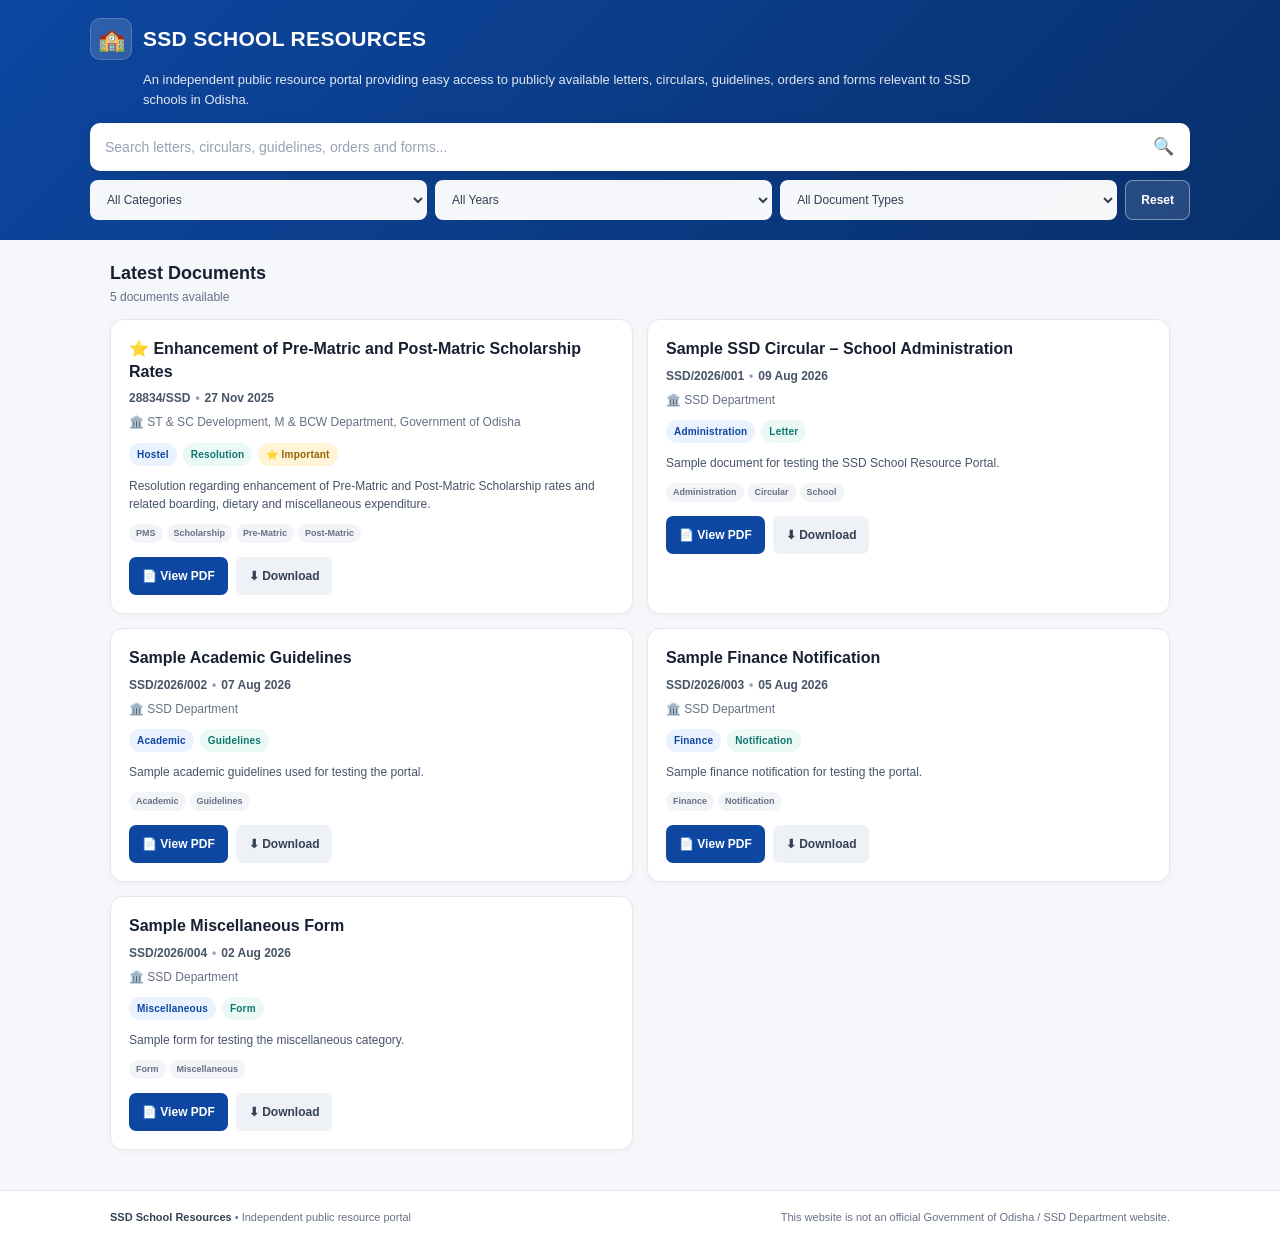
==== commit 856776f2: "Update index.html" ====
--- a/index.html
+++ b/index.html
@@ -46,9 +46,7 @@
                     SSD SCHOOL RESOURCES
                 </h1>
 
-                <div class="brand-location">
-                    Odisha
-                </div>
+                
 
             </div>
 
--- a/css/style.css
+++ b/css/style.css
@@ -1,41 +1,30 @@
 /* =========================================
-   SSD SCHOOL RESOURCE PORTAL
+   SSD SCHOOL RESOURCES
    Main Stylesheet
    ========================================= */
 
-:root {
-    --primary: #0d47a1;
-    --primary-dark: #08306b;
-    --secondary: #0f766e;
-    --accent: #f59e0b;
-
-    --background: #f5f7fb;
-    --surface: #ffffff;
-    --text: #172033;
-    --muted: #667085;
-    --border: #e4e7ec;
-
-    --success: #15803d;
-
-    --radius: 14px;
-    --shadow: 0 4px 18px rgba(0, 0, 0, 0.06);
-}
-
-/* ---------- Reset ---------- */
+
+/* =========================================
+   RESET
+   ========================================= */
 
 * {
-    margin: 0;
-    padding: 0;
     box-sizing: border-box;
+}
+html {
+    -webkit-text-size-adjust: 100%;
+    text-size-adjust: 100%;
 }
 
 html {
     scroll-behavior: smooth;
 }
 
+
 body {
+    margin: 0;
+
     font-family:
-        Inter,
         -apple-system,
         BlinkMacSystemFont,
         "Segoe UI",
@@ -43,763 +32,893 @@
         Arial,
         sans-serif;
 
-    background: var(--background);
-    color: var(--text);
-    line-height: 1.6;
-}
-
-/* ---------- Header ---------- */
+    background: #f5f7fb;
+
+    color: #172033;
+
+    line-height: 1.5;
+}
+
+
+a {
+    color: inherit;
+}
+
+
+/* =========================================
+   HEADER
+   ========================================= */
 
 .site-header {
-    background: linear-gradient(
-        135deg,
-        var(--primary),
-        var(--primary-dark)
-    );
+
+    background:
+        linear-gradient(
+            135deg,
+            #0d47a1 0%,
+            #08306b 100%
+        );
 
     color: #ffffff;
-    padding: 28px 20px 34px;
-}
-
-.header-container {
+
+    padding:
+        18px 20px
+        20px;
+
+}
+
+
+.header-inner {
+
     max-width: 1100px;
-    margin: auto;
-}
-
-/* ---------- Logo / Brand ---------- */
-
-.brand {
+
+    margin: 0 auto;
+
+}
+
+
+/* =========================================
+   BRAND
+   ========================================= */
+
+.brand-row {
+
     display: flex;
+
     align-items: center;
+
+    gap: 11px;
+
+}
+
+
+.brand-icon {
+
+    width: 42px;
+
+    height: 42px;
+
+    display: flex;
+
+    align-items: center;
+
+    justify-content: center;
+
+    background:
+        rgba(255,255,255,0.14);
+
+    border:
+        1px solid
+        rgba(255,255,255,0.18);
+
+    border-radius: 10px;
+
+    font-size: 22px;
+
+}
+
+
+.brand-row h1 {
+
+    margin: 0;
+
+    font-size: 21px;
+
+    line-height: 1.15;
+
+    letter-spacing: 0.3px;
+
+}
+
+
+.brand-location {
+
+    margin-top: 2px;
+
+    font-size: 11px;
+
+    color:
+        rgba(255,255,255,0.75);
+
+    letter-spacing: 0.4px;
+
+}
+
+
+/* =========================================
+   PORTAL DESCRIPTION
+   ========================================= */
+
+.portal-description {
+
+    max-width: 850px;
+
+    margin:
+        10px 0
+        14px
+        53px;
+
+    font-size: 13px;
+
+    line-height: 1.5;
+
+    color:
+        rgba(255,255,255,0.88);
+
+}
+
+
+/* =========================================
+   SEARCH
+   ========================================= */
+
+.search-wrapper {
+
+    position: relative;
+
+    width: 100%;
+
+}
+
+
+.search-wrapper input {
+
+    width: 100%;
+
+    height: 48px;
+
+    padding:
+        0 48px
+        0 15px;
+
+    border: none;
+
+    border-radius: 10px;
+
+    outline: none;
+
+    background: #ffffff;
+
+    color: #172033;
+
+    font-family: inherit;
+
+    font-size: 14px;
+
+    box-shadow:
+        0 3px 12px
+        rgba(0,0,0,0.12);
+
+}
+
+
+.search-wrapper input::placeholder {
+
+    color: #98a2b3;
+
+}
+
+
+.search-wrapper input:focus {
+
+    box-shadow:
+        0 0 0 3px
+        rgba(255,255,255,0.25),
+        0 3px 12px
+        rgba(0,0,0,0.12);
+
+}
+
+
+.search-icon {
+
+    position: absolute;
+
+    right: 16px;
+
+    top: 50%;
+
+    transform:
+        translateY(-50%);
+
+    color: #667085;
+
+    font-size: 17px;
+
+    pointer-events: none;
+
+}
+
+
+/* =========================================
+   FILTERS
+   ========================================= */
+
+.filter-row {
+
+    display: grid;
+
+    grid-template-columns:
+        1fr
+        1fr
+        1fr
+        auto;
+
+    gap: 8px;
+
+    margin-top: 9px;
+
+}
+
+
+.filter-row select {
+
+    width: 100%;
+
+    height: 40px;
+
+    padding:
+        0 12px;
+
+    border:
+        1px solid
+        rgba(255,255,255,0.25);
+
+    border-radius: 8px;
+
+    background:
+        rgba(255,255,255,0.96);
+
+    color: #344054;
+
+    font-family: inherit;
+
+    font-size: 12px;
+
+    outline: none;
+
+    cursor: pointer;
+
+}
+
+
+.filter-row select:focus {
+
+    border-color: #ffffff;
+
+}
+
+
+.filter-clear {
+
+    height: 40px;
+
+    padding:
+        0 15px;
+
+    border:
+        1px solid
+        rgba(255,255,255,0.4);
+
+    border-radius: 8px;
+
+    background:
+        rgba(255,255,255,0.12);
+
+    color: #ffffff;
+
+    font-family: inherit;
+
+    font-size: 12px;
+
+    font-weight: 600;
+
+    cursor: pointer;
+
+}
+
+
+.filter-clear:hover {
+
+    background:
+        rgba(255,255,255,0.2);
+
+}
+
+
+/* =========================================
+   MAIN
+   ========================================= */
+
+.main-content {
+
+    max-width: 1100px;
+
+    margin: 0 auto;
+
+    padding:
+        22px 20px
+        40px;
+
+}
+
+
+/* =========================================
+   DOCUMENT HEADING
+   ========================================= */
+
+.documents-heading {
+
+    display: flex;
+
+    align-items: center;
+
+    justify-content: space-between;
+
+    margin-bottom: 13px;
+
+}
+
+
+.documents-heading h2 {
+
+    margin: 0;
+
+    font-size: 18px;
+
+    line-height: 1.3;
+
+    color: #172033;
+
+}
+
+
+.documents-heading p {
+
+    margin:
+        3px 0
+        0;
+
+    font-size: 12px;
+
+    color: #667085;
+
+}
+
+
+/* =========================================
+   DOCUMENT GRID
+   ========================================= */
+
+.documents-list {
+
+    display: grid;
+
+    grid-template-columns:
+        repeat(2, minmax(0, 1fr));
+
     gap: 14px;
-}
-
-.brand-icon {
-    width: 48px;
-    height: 48px;
+
+}
+
+
+/* =========================================
+   DOCUMENT CARD
+   ========================================= */
+
+.document-card {
+
+    background: #ffffff;
+
+    border:
+        1px solid
+        #e4e7ec;
+
+    border-radius: 13px;
+
+    padding: 18px;
+
+    box-shadow:
+        0 2px 7px
+        rgba(0,0,0,0.03);
+
+    transition:
+        transform 0.18s ease,
+        box-shadow 0.18s ease,
+        border-color 0.18s ease;
+
+}
+
+
+.document-card:hover {
+
+    transform:
+        translateY(-2px);
+
+    border-color:
+        #cbd5e1;
+
+    box-shadow:
+        0 6px 18px
+        rgba(0,0,0,0.07);
+
+}
+
+
+/* =========================================
+   DOCUMENT TITLE
+   ========================================= */
+
+.document-card-title {
+
+    font-size: 16px;
+
+    font-weight: 700;
+
+    line-height: 1.4;
+
+    color: #172033;
+
+    margin-bottom: 6px;
+
+}
+
+
+/* =========================================
+   REFERENCE
+   ========================================= */
+
+.document-reference {
 
     display: flex;
+
     align-items: center;
+
+    flex-wrap: wrap;
+
+    gap: 5px;
+
+    font-size: 12px;
+
+    font-weight: 600;
+
+    color: #475467;
+
+}
+
+
+.meta-dot {
+
+    color: #98a2b3;
+
+}
+
+
+/* =========================================
+   AUTHORITY
+   ========================================= */
+
+.document-authority {
+
+    margin-top: 7px;
+
+    font-size: 12px;
+
+    line-height: 1.45;
+
+    color: #667085;
+
+}
+
+
+/* =========================================
+   BADGES
+   ========================================= */
+
+.document-badges {
+
+    display: flex;
+
+    flex-wrap: wrap;
+
+    gap: 6px;
+
+    margin-top: 11px;
+
+}
+
+
+.document-badge {
+
+    display: inline-flex;
+
+    align-items: center;
+
+    padding:
+        4px 8px;
+
+    border-radius: 20px;
+
+    font-size: 10px;
+
+    font-weight: 700;
+
+    letter-spacing: 0.2px;
+
+}
+
+
+.category-badge {
+
+    background: #eaf2ff;
+
+    color: #0d47a1;
+
+}
+
+
+.type-badge {
+
+    background: #eaf8f6;
+
+    color: #0f766e;
+
+}
+
+
+.important-badge {
+
+    background: #fff4d6;
+
+    color: #946200;
+
+}
+
+
+/* =========================================
+   SUMMARY
+   ========================================= */
+
+.document-summary {
+
+    margin-top: 11px;
+
+    color: #475467;
+
+    font-size: 12px;
+
+    line-height: 1.55;
+
+}
+
+
+/* =========================================
+   KEYWORDS
+   ========================================= */
+
+.document-keywords {
+
+    display: flex;
+
+    flex-wrap: wrap;
+
+    gap: 4px;
+
+    margin-top: 10px;
+
+}
+
+
+.document-keyword {
+
+    background: #f2f4f7;
+
+    color: #667085;
+
+    padding:
+        3px 7px;
+
+    border-radius: 10px;
+
+    font-size: 9px;
+
+    font-weight: 600;
+
+}
+
+
+/* =========================================
+   ACTION BUTTONS
+   ========================================= */
+
+.document-actions {
+
+    display: flex;
+
+    gap: 8px;
+
+    margin-top: 14px;
+
+}
+
+
+.document-btn {
+
+    display: inline-flex;
+
+    align-items: center;
+
     justify-content: center;
 
-    background: rgba(255,255,255,0.15);
-    border-radius: 12px;
-
-    font-size: 25px;
-}
-
-.brand-text h1 {
-    font-size: 22px;
+    min-height: 38px;
+
+    padding:
+        8px 13px;
+
+    border-radius: 7px;
+
+    text-decoration: none;
+
+    font-size: 12px;
+
     font-weight: 700;
-    line-height: 1.2;
-}
-
-.brand-text p {
-    margin-top: 3px;
-    font-size: 13px;
-    opacity: 0.85;
-}
-
-/* ---------- Search ---------- */
-
-.search-area {
-    margin-top: 28px;
-}
-
-.search-box {
-    position: relative;
-}
-
-.search-box input {
-    width: 100%;
-
-    padding: 16px 50px 16px 18px;
-
-    border: none;
-    border-radius: 12px;
-
-    font-size: 15px;
-
-    outline: none;
-
-    box-shadow: 0 5px 20px rgba(0,0,0,0.12);
-}
-
-.search-icon {
-    position: absolute;
-    right: 18px;
-    top: 50%;
-
-    transform: translateY(-50%);
-
-    font-size: 20px;
+
+    transition:
+        background 0.18s ease,
+        transform 0.15s ease;
+
+}
+
+
+.document-btn:hover {
+
+    transform:
+        translateY(-1px);
+
+}
+
+
+.document-btn-primary {
+
+    background: #0d47a1;
+
+    color: #ffffff;
+
+}
+
+
+.document-btn-primary:hover {
+
+    background: #08306b;
+
+}
+
+
+.document-btn-secondary {
+
+    background: #eef2f6;
+
+    color: #344054;
+
+}
+
+
+.document-btn-secondary:hover {
+
+    background: #e4e7ec;
+
+}
+
+
+/* =========================================
+   FOOTER
+   ========================================= */
+
+.site-footer {
+
+    border-top:
+        1px solid
+        #e4e7ec;
+
+    background: #ffffff;
+
     color: #667085;
-}
-
-/* ---------- Filters ---------- */
-
-/* ---------- Search Filters ---------- */
-
-.filter-row {
-    display: grid;
-    grid-template-columns: 1fr 1fr 1fr auto;
-    gap: 10px;
-    margin-top: 12px;
-    width: 100%;
-}
-
-.filter-row select {
-    width: 100%;
-    min-height: 42px;
-    padding: 0 36px 0 13px;
-
-    border: 1px solid rgba(255,255,255,0.25);
-    border-radius: 9px;
-
-    background: rgba(255,255,255,0.96);
+
+}
+
+
+.footer-inner {
+
+    max-width: 1100px;
+
+    margin: 0 auto;
+
+    padding:
+        18px 20px;
+
+    display: flex;
+
+    align-items: center;
+
+    justify-content: space-between;
+
+    gap: 20px;
+
+    font-size: 11px;
+
+}
+
+
+.footer-inner strong {
+
     color: #344054;
 
-    font-family: inherit;
-    font-size: 13px;
-
-    cursor: pointer;
-    outline: none;
-}
-
-.filter-row select:focus {
-    border-color: #ffffff;
-    box-shadow: 0 0 0 2px rgba(255,255,255,0.25);
-}
-
-.filter-clear {
-    min-height: 42px;
-
-    padding: 0 16px;
-
-    border: 1px solid rgba(255,255,255,0.4);
-    border-radius: 9px;
-
-    background: rgba(255,255,255,0.12);
-    color: #ffffff;
-
-    font-family: inherit;
-    font-size: 13px;
-    font-weight: 600;
-
-    cursor: pointer;
-}
-
-.filter-clear:hover {
-    background: rgba(255,255,255,0.22);
-}
-
-/* ---------- Main ---------- */
-
-.main-container {
-    max-width: 1100px;
-    margin: auto;
-
-    padding: 32px 20px 60px;
-}
-
-/* ---------- Section ---------- */
-
-.section {
-    margin-bottom: 38px;
-}
-
-.section-header {
-    display: flex;
-    justify-content: space-between;
-    align-items: center;
-
-    margin-bottom: 18px;
-}
-
-.section-title {
-    font-size: 20px;
-    font-weight: 700;
-}
-
-.section-subtitle {
-    color: var(--muted);
-    font-size: 14px;
-}
-
-/* ---------- Category Grid ---------- */
-
-.category-grid {
-    display: grid;
-
-    grid-template-columns:
-        repeat(4, 1fr);
-
-    gap: 14px;
-}
-
-.category-card {
-    background: var(--surface);
-
-    border: 1px solid var(--border);
-
-    border-radius: var(--radius);
-
-    padding: 20px 15px;
-
-    text-align: center;
-
-    text-decoration: none;
-
-    color: var(--text);
-
-    transition:
-        transform 0.2s ease,
-        box-shadow 0.2s ease,
-        border-color 0.2s ease;
-}
-
-.category-card:hover {
-    transform: translateY(-3px);
-
-    box-shadow: var(--shadow);
-
-    border-color: #cbd5e1;
-}
-
-.category-icon {
-    font-size: 28px;
-    margin-bottom: 8px;
-}
-
-.category-name {
-    font-weight: 600;
-    font-size: 14px;
-}
-
-.category-count {
-    color: var(--muted);
-    font-size: 12px;
-    margin-top: 3px;
-}
-
-/* ---------- Document Cards ---------- */
-
-.documents-list {
-    display: grid;
-    gap: 12px;
-}
-
-.document-card {
-    background: var(--surface);
-
-    border: 1px solid var(--border);
-
-    border-radius: var(--radius);
-
-    padding: 18px;
-
-    box-shadow: 0 2px 8px rgba(0,0,0,0.02);
-}
-
-.document-top {
-    display: flex;
-    justify-content: space-between;
-    gap: 15px;
-}
-
-.document-title {
-    font-size: 16px;
-    font-weight: 650;
-
-    margin-bottom: 6px;
-}
-
-.document-meta {
-    color: var(--muted);
-    font-size: 13px;
-}
-
-.document-tags {
-    display: flex;
-    flex-wrap: wrap;
-    gap: 6px;
-
-    margin-top: 12px;
-}
-
-.tag {
-    background: #eef4ff;
-    color: var(--primary);
-
-    padding: 4px 9px;
-
-    border-radius: 20px;
-
-    font-size: 11px;
-    font-weight: 600;
-}
-
-.document-actions {
-    display: flex;
-    gap: 8px;
-
-    margin-top: 15px;
-}
-
-.btn {
-    display: inline-flex;
-
-    align-items: center;
-    justify-content: center;
-
-    padding: 9px 14px;
-
-    border-radius: 8px;
-
-    text-decoration: none;
-
-    font-size: 13px;
-    font-weight: 600;
-
-    cursor: pointer;
-}
-
-.btn-primary {
-    background: var(--primary);
-    color: #ffffff;
-}
-
-.btn-secondary {
-    background: #eef2f6;
-    color: #344054;
-}
-
-/* ---------- Notice ---------- */
-
-.notice {
-    background: #fff7e6;
-
-    border: 1px solid #f9d98c;
-
-    border-radius: var(--radius);
-
-    padding: 15px 17px;
-
-    margin-bottom: 30px;
-}
-
-.notice-title {
-    font-weight: 700;
-    margin-bottom: 4px;
-}
-
-.notice p {
-    font-size: 13px;
-    color: #6b5a32;
-}
-
-/* ---------- Footer ---------- */
-
-.site-footer {
-    background: #101828;
-    color: #ffffff;
-
-    padding: 30px 20px;
-
-    text-align: center;
-}
-
-.footer-container {
-    max-width: 1100px;
-    margin: auto;
-}
-
-.footer-title {
-    font-weight: 700;
-    margin-bottom: 5px;
-}
-
-.footer-text {
-    color: #98a2b3;
-    font-size: 13px;
-}
-
-/* ---------- Mobile ---------- */
+}
+
+
+.footer-note {
+
+    text-align: right;
+
+}
+
+
+/* =========================================
+   MOBILE
+   ========================================= */
 
 @media (max-width: 768px) {
 
     .site-header {
-        padding: 22px 16px 28px;
-    }
-
-    .brand-text h1 {
-        font-size: 19px;
+        padding: 11px 14px 13px;
+    }
+
+    .brand-row {
+        gap: 8px;
     }
 
     .brand-icon {
-        width: 42px;
+        width: 36px;
+        height: 36px;
+        min-width: 36px;
+        font-size: 18px;
+    }
+
+    .brand-row h1 {
+        font-size: 17px;
+        line-height: 1.2;
+        white-space: nowrap;
+        letter-spacing: 0;
+    }
+
+    /* Hide the redundant Odisha label */
+    .brand-location {
+        display: none;
+    }
+
+    .portal-description {
+        margin: 7px 0 10px;
+        max-width: 100%;
+        font-size: 11.5px;
+        line-height: 1.4;
+    }
+
+    .search-wrapper input {
         height: 42px;
-        font-size: 22px;
-    }
-
-    .main-container {
-        padding: 25px 15px 50px;
-    }
-
-    .category-grid {
-        grid-template-columns:
-            repeat(2, 1fr);
-
-        gap: 10px;
-    }
-
-    .category-card {
-        padding: 16px 10px;
-    }
-
-    .document-top {
-        display: block;
-    }
-
-    .document-title {
-        font-size: 15px;
-    }
-
-    .document-actions {
-        width: 100%;
-    }
-
-    .btn {
-        flex: 1;
-    }
-       .filter-row {
+        padding-left: 13px;
+        padding-right: 42px;
+        font-size: 13px;
+    }
+
+    .search-wrapper input::placeholder {
+        color: #98a2b3;
+    }
+
+    .filter-row {
         grid-template-columns: 1fr 1fr;
-    }
-
-      .filter-row {
-        grid-template-columns: 1fr 1fr;
-        gap: 8px;
+        gap: 6px;
+        margin-top: 7px;
     }
 
     .filter-row select,
     .filter-clear {
-        width: 100%;
-    }
-}
-
-/* ---------- Small Phones ---------- */
-
-@media (max-width: 380px) {
-
-    .category-grid {
-        grid-template-columns:
-            repeat(2, 1fr);
-    }
-
-    .category-icon {
-        font-size: 24px;
-    }
-
-    .category-name {
-        font-size: 13px;
-    }
-}
-
-/* =========================================
-   POLISHED DOCUMENT CARD
-   ========================================= */
-
-.document-card {
-    background: #ffffff;
-
-    border: 1px solid #e4e7ec;
-
-    border-radius: 14px;
-
-    padding: 20px;
-
-    box-shadow:
-        0 2px 8px rgba(0, 0, 0, 0.03);
-
-    transition:
-        transform 0.2s ease,
-        box-shadow 0.2s ease,
-        border-color 0.2s ease;
-}
-
-
-.document-card:hover {
-    transform: translateY(-2px);
-
-    border-color: #cbd5e1;
-
-    box-shadow:
-        0 6px 20px rgba(0, 0, 0, 0.07);
-}
-
-
-/* ---------- Title ---------- */
-
-.document-card-title {
-    font-size: 17px;
-
-    font-weight: 700;
-
-    line-height: 1.4;
-
-    color: #172033;
-
-    margin-bottom: 7px;
-}
-
-
-/* ---------- Reference ---------- */
-
-.document-reference {
-    display: flex;
-
-    align-items: center;
-
-    flex-wrap: wrap;
-
-    gap: 5px;
-
-    font-size: 13px;
-
-    font-weight: 600;
-
-    color: #475467;
-}
-
-
-.meta-dot {
-    color: #98a2b3;
-}
-
-
-/* ---------- Authority ---------- */
-
-.document-authority {
-    margin-top: 8px;
-
-    font-size: 13px;
-
-    color: #667085;
-
-    line-height: 1.5;
-}
-
-
-/* ---------- Badges ---------- */
-
-.document-badges {
-    display: flex;
-
-    flex-wrap: wrap;
-
-    gap: 7px;
-
-    margin-top: 13px;
-}
-
-
-.document-badge {
-    display: inline-flex;
-
-    align-items: center;
-
-    padding: 5px 10px;
-
-    border-radius: 20px;
-
-    font-size: 11px;
-
-    font-weight: 700;
-
-    letter-spacing: 0.2px;
-}
-
-
-.category-badge {
-    background: #eaf2ff;
-
-    color: #0d47a1;
-}
-
-
-.type-badge {
-    background: #eaf8f6;
-
-    color: #0f766e;
-}
-
-
-.important-badge {
-    background: #fff4d6;
-
-    color: #946200;
-}
-
-
-/* ---------- Summary ---------- */
-
-.document-summary {
-    margin-top: 14px;
-
-    color: #475467;
-
-    font-size: 13px;
-
-    line-height: 1.6;
-}
-
-
-/* ---------- Effective Date ---------- */
-
-.effective-date {
-    margin-top: 12px;
-
-    padding: 9px 11px;
-
-    background: #f8fafc;
-
-    border-left: 3px solid #0d47a1;
-
-    border-radius: 4px;
-
-    color: #475467;
-
-    font-size: 12px;
-}
-
-
-/* ---------- Keywords ---------- */
-
-.document-keywords {
-    display: flex;
-
-    flex-wrap: wrap;
-
-    gap: 5px;
-
-    margin-top: 12px;
-}
-
-
-.document-keyword {
-    background: #f2f4f7;
-
-    color: #667085;
-
-    padding: 3px 8px;
-
-    border-radius: 12px;
-
-    font-size: 10px;
-
-    font-weight: 600;
-}
-
-
-/* ---------- Buttons ---------- */
-
-.document-actions {
-    display: flex;
-
-    gap: 9px;
-
-    margin-top: 17px;
-}
-
-
-.document-btn {
-    display: inline-flex;
-
-    align-items: center;
-
-    justify-content: center;
-
-    min-height: 40px;
-
-    padding: 9px 15px;
-
-    border-radius: 8px;
-
-    text-decoration: none;
-
-    font-size: 13px;
-
-    font-weight: 700;
-
-    transition:
-        background 0.2s ease,
-        transform 0.15s ease;
-}
-
-
-.document-btn:hover {
-    transform: translateY(-1px);
-}
-
-
-.document-btn-primary {
-    background: #0d47a1;
-
-    color: #ffffff;
-}
-
-
-.document-btn-primary:hover {
-    background: #08306b;
-}
-
-
-.document-btn-secondary {
-    background: #eef2f6;
-
-    color: #344054;
-}
-
-
-.document-btn-secondary:hover {
-    background: #e4e7ec;
-}
-
-
-/* ---------- Mobile ---------- */
-
-@media (max-width: 768px) {
+        height: 36px;
+        min-height: 36px;
+        font-size: 11.5px;
+        padding: 0 10px;
+    }
+
+    .main-content {
+        padding: 16px 13px 30px;
+    }
+
+    .documents-heading {
+        margin-bottom: 9px;
+    }
+
+    .documents-heading h2 {
+        font-size: 17px;
+    }
+
+    .documents-heading p {
+        font-size: 11px;
+    }
+
+    .documents-list {
+        grid-template-columns: 1fr;
+        gap: 10px;
+    }
 
     .document-card {
-        padding: 17px;
-    }
-
+        padding: 15px;
+    }
 
     .document-card-title {
-        font-size: 16px;
-    }
-
+        font-size: 15px;
+        line-height: 1.4;
+    }
+
+    .document-authority {
+        font-size: 11px;
+    }
+
+    .document-summary {
+        font-size: 12px;
+    }
 
     .document-actions {
         display: grid;
-
         grid-template-columns: 1fr 1fr;
-
-        gap: 8px;
-    }
-
+        gap: 7px;
+    }
 
     .document-btn {
         width: 100%;
-    }
-
+        min-height: 38px;
+    }
+
+    .footer-inner {
+        flex-direction: column;
+        align-items: flex-start;
+        gap: 7px;
+    }
+
+    .footer-note {
+        text-align: left;
+    }
 }
 
 
 @media (max-width: 380px) {
+
+    .brand-row h1 {
+        font-size: 16px;
+    }
+
+    .portal-description {
+        font-size: 11px;
+    }
 
     .document-actions {
         grid-template-columns: 1fr;
     }
-
-}
+}
